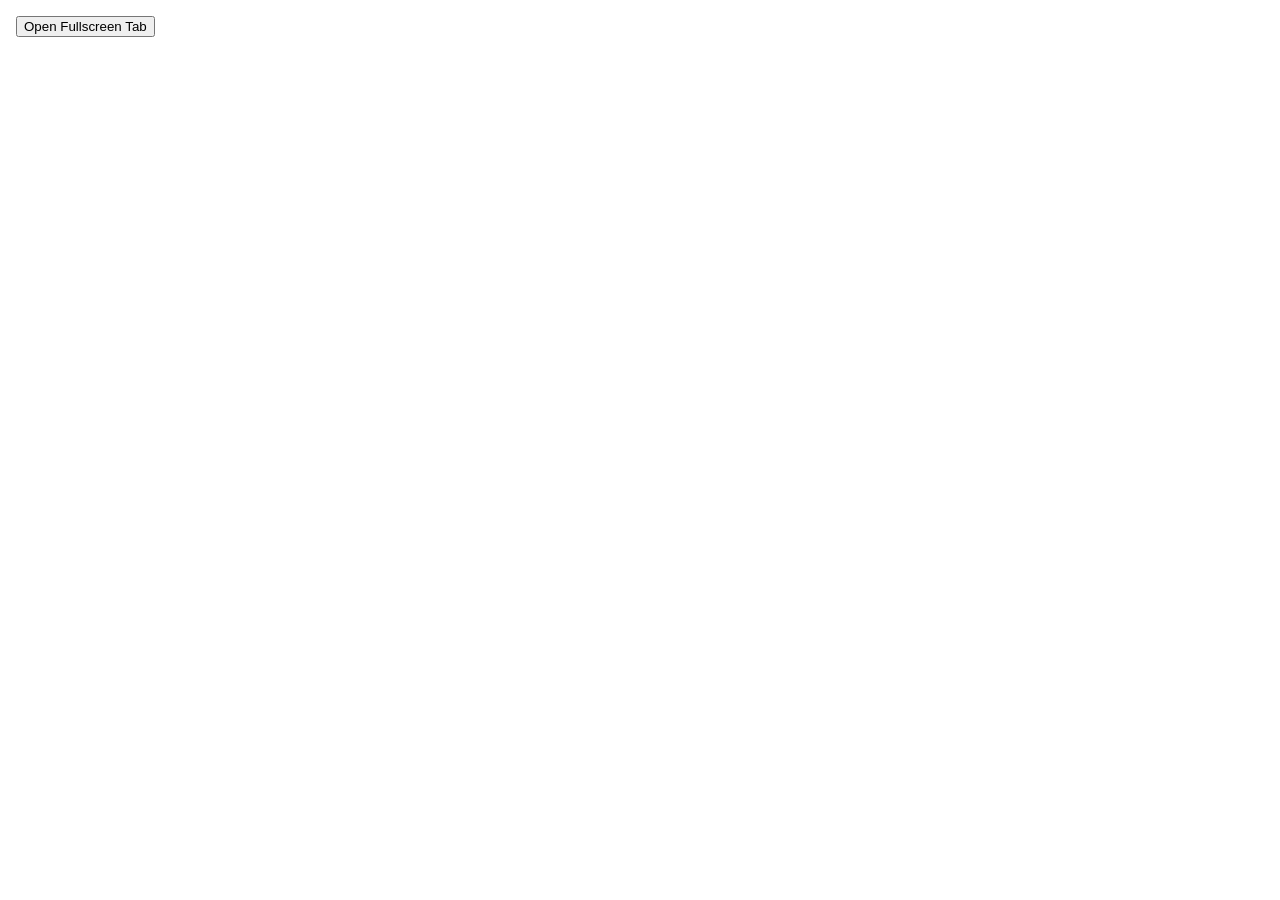
==== index.html @ c8119f46 "Add fullscreen tab that closes on Escape Co-authored-by: Leonthatsme <230354406+Leonthatsme@users.no" ====
<!doctype html>
<html lang="en">
<head>
  <meta charset="utf-8" />
  <meta name="viewport" content="width=device-width, initial-scale=1" />
  <title>Wi-kel</title>
  <style>
    body {
      font-family: Arial, sans-serif;
      margin: 0;
      padding: 1rem;
    }

    .fullscreen-tab {
      position: fixed;
      inset: 0;
      background: #111;
      color: #fff;
      display: flex;
      align-items: center;
      justify-content: center;
      flex-direction: column;
      gap: 0.75rem;
    }

    .hidden {
      display: none;
    }
  </style>
</head>
<body>
  <button id="open-tab" type="button">Open Fullscreen Tab</button>

  <section id="fullscreen-tab" class="fullscreen-tab hidden" aria-label="Fullscreen tab">
    <h1>Fullscreen Tab</h1>
    <p>Press Escape to close.</p>
    <button id="close-tab" type="button">Close</button>
  </section>

  <script>
    const tab = document.getElementById('fullscreen-tab');
    const openButton = document.getElementById('open-tab');
    const closeButton = document.getElementById('close-tab');

    function closeTab() {
      tab.classList.add('hidden');
      if (document.fullscreenElement === tab) {
        document.exitFullscreen();
      }
    }

    function openTab() {
      tab.classList.remove('hidden');
      if (tab.requestFullscreen) {
        tab.requestFullscreen().catch(() => undefined);
      }
    }

    openButton.addEventListener('click', openTab);
    closeButton.addEventListener('click', closeTab);

    document.addEventListener('keydown', (event) => {
      if (event.key === 'Escape' && !tab.classList.contains('hidden')) {
        closeTab();
      }
    });
  </script>
</body>
</html>
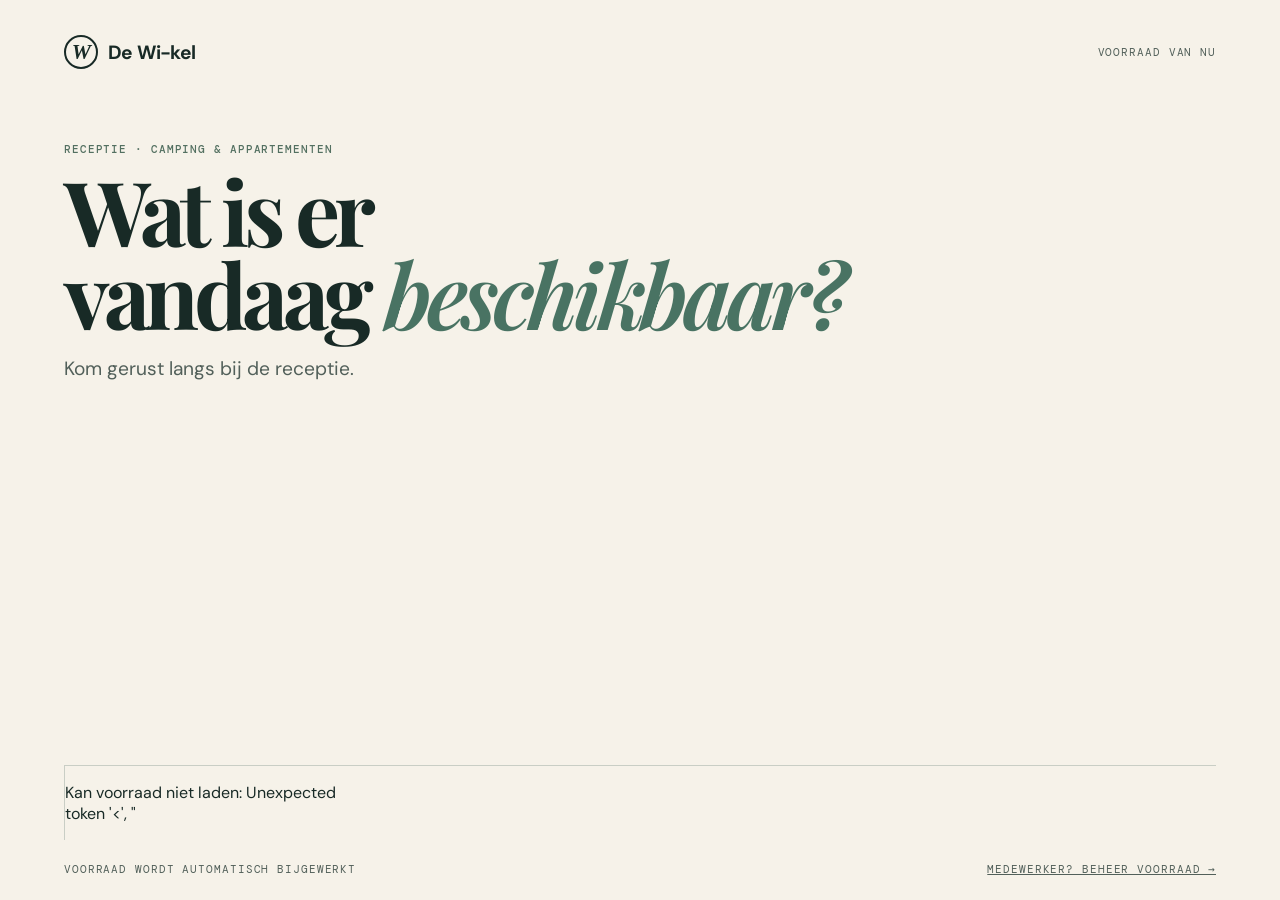
==== commit 8231f53f: "Add Wi-kel stock display and admin portal This change adds the Wi-kel prototype: a public e-ink inve" ====
--- a/index.html
+++ b/index.html
@@ -1,69 +1,33 @@
 <!doctype html>
-<html lang="en">
-<head>
-  <meta charset="utf-8" />
-  <meta name="viewport" content="width=device-width, initial-scale=1" />
-  <title>Wi-kel</title>
-  <style>
-    body {
-      font-family: Arial, sans-serif;
-      margin: 0;
-      padding: 1rem;
-    }
+<html lang="nl">
+  <head>
+    <meta charset="UTF-8" />
+    <meta name="viewport" content="width=device-width, initial-scale=1.0" />
+    <meta name="theme-color" content="#f5f2e9" />
+    <title>De Wi-kel | Voorraad</title>
+    <link rel="stylesheet" href="styles.css" />
+  </head>
+  <body>
+    <main class="public-screen" aria-live="polite">
+      <header class="screen-header">
+        <div class="brand"><span class="brand-mark">W</span><span>De Wi-kel</span></div>
+        <p id="lastUpdated">Voorraad van nu</p>
+      </header>
 
-    .fullscreen-tab {
-      position: fixed;
-      inset: 0;
-      background: #111;
-      color: #fff;
-      display: flex;
-      align-items: center;
-      justify-content: center;
-      flex-direction: column;
-      gap: 0.75rem;
-    }
+      <section class="hero">
+        <p class="eyebrow">RECEPTIE · CAMPING & APPARTEMENTEN</p>
+        <h1>Wat is er<br />vandaag <em>beschikbaar?</em></h1>
+        <p class="intro">Kom gerust langs bij de receptie.</p>
+      </section>
 
-    .hidden {
-      display: none;
-    }
-  </style>
-</head>
-<body>
-  <button id="open-tab" type="button">Open Fullscreen Tab</button>
+      <section id="productList" class="product-grid" aria-label="Actuele voorraad"></section>
 
-  <section id="fullscreen-tab" class="fullscreen-tab hidden" aria-label="Fullscreen tab">
-    <h1>Fullscreen Tab</h1>
-    <p>Press Escape to close.</p>
-    <button id="close-tab" type="button">Close</button>
-  </section>
-
-  <script>
-    const tab = document.getElementById('fullscreen-tab');
-    const openButton = document.getElementById('open-tab');
-    const closeButton = document.getElementById('close-tab');
-
-    function closeTab() {
-      tab.classList.add('hidden');
-      if (document.fullscreenElement === tab) {
-        document.exitFullscreen();
-      }
-    }
-
-    function openTab() {
-      tab.classList.remove('hidden');
-      if (tab.requestFullscreen) {
-        tab.requestFullscreen().catch(() => undefined);
-      }
-    }
-
-    openButton.addEventListener('click', openTab);
-    closeButton.addEventListener('click', closeTab);
-
-    document.addEventListener('keydown', (event) => {
-      if (event.key === 'Escape' && !tab.classList.contains('hidden')) {
-        closeTab();
-      }
-    });
-  </script>
-</body>
+      <footer class="screen-footer">
+        <span>Voorraad wordt automatisch bijgewerkt</span>
+        <a href="beheer.html">Medewerker? Beheer voorraad →</a>
+      </footer>
+    </main>
+    <script src="app.js"></script>
+    <script>window.Wikel.renderPublic();</script>
+  </body>
 </html>
--- a/styles.css
+++ b/styles.css
@@ -0,0 +1,2 @@
+@import url('https://fonts.googleapis.com/css2?family=DM+Mono:wght@400;500&family=DM+Sans:opsz,wght@9..40,400;9..40,500;9..40,600;9..40,700&family=Playfair+Display:ital,wght@0,600;0,700;1,600;1,700&display=swap');
+:root{--ink:#182a26;--forest:#173f36;--mint:#dce9df;--paper:#f6f2e9;--line:#c9cec5;--coral:#c85341;--orange:#d88a3c;--white:#fffdf8}*{box-sizing:border-box}body{margin:0;background:var(--paper);color:var(--ink);font-family:'DM Sans',Arial,sans-serif}.public-screen{min-height:100vh;max-width:1500px;margin:auto;padding:34px 5vw 24px;display:flex;flex-direction:column}.screen-header,.admin-header{display:flex;align-items:center;justify-content:space-between}.brand{font-size:1.2rem;font-weight:700;letter-spacing:-.04em;display:flex;align-items:center;gap:10px}.brand-mark{width:34px;height:34px;display:grid;place-items:center;border:2px solid currentColor;border-radius:50%;font-family:Georgia,serif;font-style:italic;font-size:1.35rem}.screen-header p,.screen-footer,.eyebrow{font-family:'DM Mono',monospace;font-size:.7rem;letter-spacing:.08em;text-transform:uppercase}.screen-header p{color:#52605a}.hero{padding:8vh 0 5vh}.eyebrow{font-weight:500;color:#537061;margin:0 0 13px}.hero h1,.admin-title h1,.login-card h1{font-family:'Playfair Display',Georgia,serif;font-size:clamp(3rem,7vw,7rem);line-height:.92;letter-spacing:-.06em;margin:0}.hero h1 em{color:#497363;font-weight:600}.intro{font-size:clamp(1rem,1.5vw,1.25rem);margin:22px 0 0;color:#52605a}.product-grid{display:grid;grid-template-columns:repeat(4,1fr);border-top:1px solid var(--line);border-left:1px solid var(--line);margin-top:auto}.product-card{min-height:280px;background:#f9f7f1;border-right:1px solid var(--line);border-bottom:1px solid var(--line);padding:27px;display:flex;flex-direction:column}.product-card.low{background:#f4ece0}.product-card.sold-out,.product-card.paused{background:#e4e6df;color:#4e5752}.product-icon{font-size:2rem;line-height:1;width:43px;height:43px;border:1px solid currentColor;border-radius:50%;display:grid;place-items:center;font-family:Arial}.product-name{font-size:clamp(1.2rem,2vw,1.8rem);font-weight:600;letter-spacing:-.045em;margin-top:30px}.stock{display:flex;align-items:baseline;gap:10px;margin-top:auto}.stock strong{font-family:'Playfair Display',Georgia,serif;font-size:clamp(3.4rem,5.5vw,5.6rem);line-height:.8;letter-spacing:-.08em}.stock span{font-size:.8rem;color:#52605a}.status{display:flex;gap:7px;align-items:center;font-size:.75rem;font-weight:600;margin:20px 0 0}.status span{height:8px;width:8px;background:#438166;border-radius:50%}.status.low span{background:var(--orange)}.status.sold-out span,.status.paused span{background:#717975}.screen-footer{color:#52605a;display:flex;justify-content:space-between;padding-top:22px}.screen-footer a{color:inherit}.admin-body{background:var(--forest);min-height:100vh}.admin-shell{max-width:720px;margin:auto;padding:22px 18px 50px}.light{color:#fffdf8}.login-card{max-width:440px;margin:8vh auto;background:var(--paper);border-radius:20px;padding:32px;box-shadow:0 18px 55px #0e292350}.login-card .brand{color:var(--forest);margin-bottom:50px}.login-card h1{font-size:3rem}.login-card>p:not(.eyebrow):not(.login-hint){color:#617068;line-height:1.5}.login-card form{margin-top:27px;display:grid;gap:15px}label{font-size:.82rem;font-weight:700;display:grid;gap:7px}input{font:inherit;border:1px solid #bdc6bd;border-radius:9px;background:#fffdf8;padding:13px;min-width:0}.primary-button,.add-button{border:0;background:#d66f4a;color:#fffdf8;border-radius:9px;padding:14px 18px;font:inherit;font-weight:700;font-size:1rem;cursor:pointer}.primary-button:hover{background:#bc5939}.form-error{margin:0;color:#a13d30;font-size:.85rem}.login-hint{margin:20px 0 0;color:#67736d;font-size:.78rem}.text-button{background:transparent;border:1px solid #b7ccc0;color:white;border-radius:100px;padding:8px 12px;font:inherit;font-size:.8rem;cursor:pointer}.admin-title{color:#fffdf8;padding:55px 0 28px}.admin-title h1{font-size:4rem}.admin-title p:not(.eyebrow){color:#b6cbc0;margin:11px 0 0}.admin-products{display:grid;gap:11px}.admin-product{padding:17px;background:var(--paper);border-radius:14px;display:grid;grid-template-columns:48px 1fr auto;align-items:center;gap:13px}.admin-product .product-icon{font-size:1.3rem}.admin-product h2{font-size:1.1rem;letter-spacing:-.03em;margin:0}.admin-product .status{margin:5px 0 0}.stepper{display:flex;border:1px solid #bdc6bd;border-radius:9px;overflow:hidden}.stepper button{border:0;background:transparent;font-size:1.4rem;color:var(--forest);width:42px;height:42px;cursor:pointer}.stepper button:hover{background:#e2ebe3}.stepper output{width:40px;display:grid;place-items:center;font-weight:700;font-family:'DM Mono',monospace;border-left:1px solid #bdc6bd;border-right:1px solid #bdc6bd}.availability{grid-column:2 / -1;display:flex;align-items:center;gap:8px;font-size:.75rem;color:#637069;cursor:pointer}.availability input{position:absolute;opacity:0}.availability span{width:30px;height:17px;background:#a9b2aa;border-radius:12px;position:relative}.availability span:after{content:'';position:absolute;width:13px;height:13px;border-radius:50%;background:#fff;top:2px;left:2px;transition:.15s}.availability input:checked+span{background:#438166}.availability input:checked+span:after{left:15px}.add-button{margin:20px 0 0;width:100%;background:transparent;border:1px dashed #aec4b8;color:#fffdf8}.add-button:hover{background:#215147}dialog{border:0;border-radius:16px;padding:0;width:min(420px,calc(100% - 30px));box-shadow:0 15px 55px #0005}dialog::backdrop{background:#102c25aa}dialog form{padding:24px;display:grid;gap:17px}.dialog-heading{display:flex;align-items:center;justify-content:space-between}.dialog-heading h2{margin:0;font-family:'Playfair Display',Georgia,serif;font-size:2rem}.close-button{border:0;background:transparent;font-size:2rem;cursor:pointer;color:#43534b}@media(max-width:720px){.product-grid{grid-template-columns:repeat(2,1fr)}.product-card{min-height:205px;padding:20px}.hero{padding:8vh 0 5vh}.screen-footer{font-size:.58rem}.admin-product{grid-template-columns:42px 1fr;gap:10px}.stepper{grid-column:1/-1;grid-row:2;width:max-content}.availability{grid-column:2;grid-row:2;justify-self:end}.admin-products{gap:9px}}@media(max-width:400px){.product-grid{grid-template-columns:1fr}.product-card{min-height:170px}}
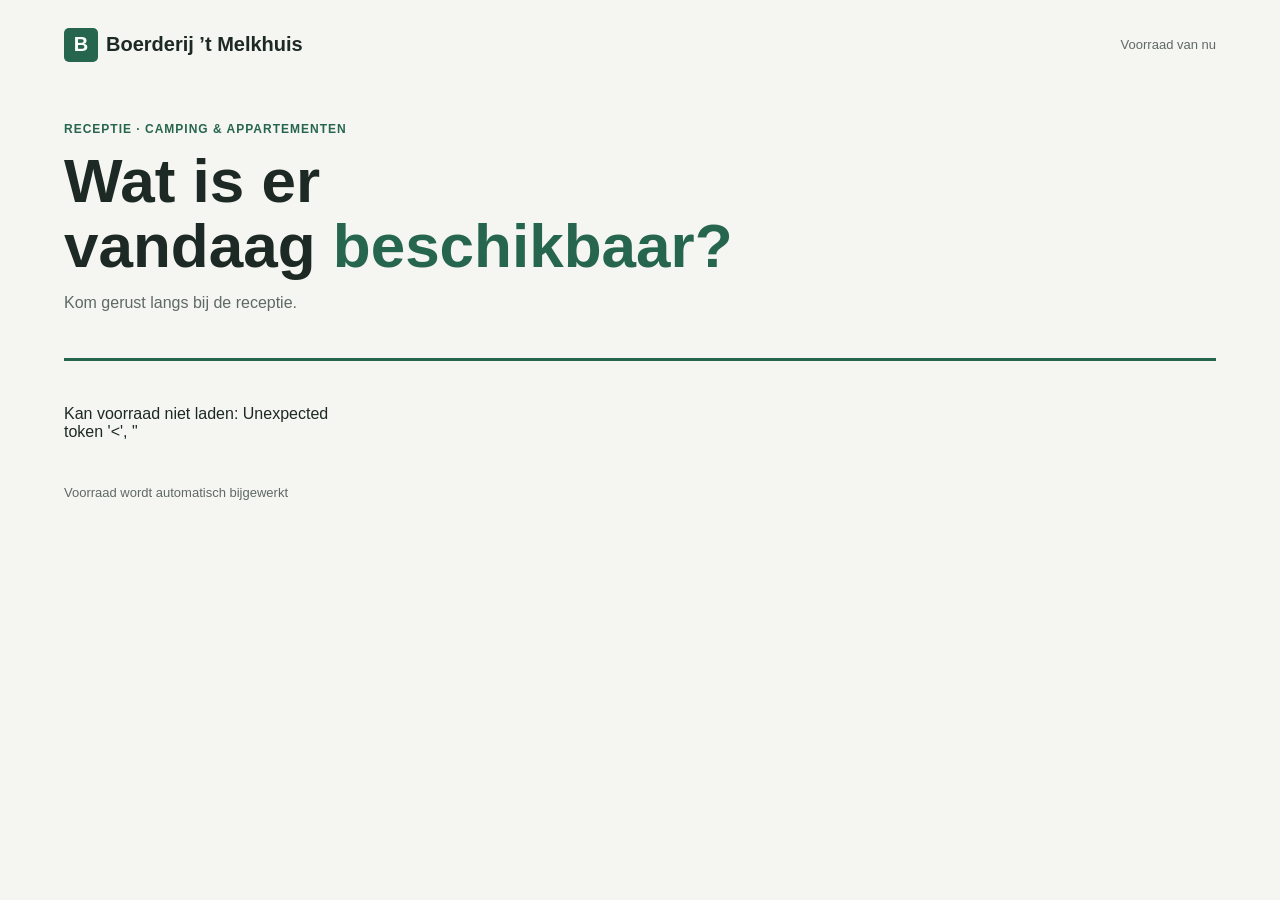
==== commit 6bdecf69: "Update brand and inventory data Refresh the public and admin branding from De Wi-kel to Boerderij 't" ====
--- a/index.html
+++ b/index.html
@@ -1,33 +1,36 @@
 <!doctype html>
 <html lang="nl">
-  <head>
-    <meta charset="UTF-8" />
-    <meta name="viewport" content="width=device-width, initial-scale=1.0" />
-    <meta name="theme-color" content="#f5f2e9" />
-    <title>De Wi-kel | Voorraad</title>
-    <link rel="stylesheet" href="styles.css" />
-  </head>
-  <body>
-    <main class="public-screen" aria-live="polite">
-      <header class="screen-header">
-        <div class="brand"><span class="brand-mark">W</span><span>De Wi-kel</span></div>
-        <p id="lastUpdated">Voorraad van nu</p>
-      </header>
 
-      <section class="hero">
-        <p class="eyebrow">RECEPTIE · CAMPING & APPARTEMENTEN</p>
-        <h1>Wat is er<br />vandaag <em>beschikbaar?</em></h1>
-        <p class="intro">Kom gerust langs bij de receptie.</p>
-      </section>
+<head>
+  <meta charset="UTF-8" />
+  <meta name="viewport" content="width=device-width, initial-scale=1.0" />
+  <meta name="theme-color" content="#f5f2e9" />
+  <title></title>
+  <link rel="stylesheet" href="styles.css" />
+</head>
 
-      <section id="productList" class="product-grid" aria-label="Actuele voorraad"></section>
+<body>
+  <main class="public-screen" aria-live="polite">
+    <header class="screen-header">
+      <div class="brand"><span class="brand-mark">B</span>Boerderij ’t Melkhuis<span></span></div>
+      <p id="lastUpdated">Voorraad van nu</p>
+    </header>
 
-      <footer class="screen-footer">
-        <span>Voorraad wordt automatisch bijgewerkt</span>
-        <a href="beheer.html">Medewerker? Beheer voorraad →</a>
-      </footer>
-    </main>
-    <script src="app.js"></script>
-    <script>window.Wikel.renderPublic();</script>
-  </body>
-</html>
+    <section class="hero">
+      <p class="eyebrow">RECEPTIE · CAMPING & APPARTEMENTEN</p>
+      <h1>Wat is er<br />vandaag <em>beschikbaar?</em></h1>
+      <p class="intro">Kom gerust langs bij de receptie.</p>
+    </section>
+
+    <section id="productList" class="product-grid" aria-label="Actuele voorraad"></section>
+
+    <footer class="screen-footer">
+      <span>Voorraad wordt automatisch bijgewerkt</span>
+
+    </footer>
+  </main>
+  <script src="app.js"></script>
+  <script>window.Wikel.renderPublic();</script>
+</body>
+
+</html>
--- a/styles.css
+++ b/styles.css
@@ -1,2 +1,402 @@
-@import url('https://fonts.googleapis.com/css2?family=DM+Mono:wght@400;500&family=DM+Sans:opsz,wght@9..40,400;9..40,500;9..40,600;9..40,700&family=Playfair+Display:ital,wght@0,600;0,700;1,600;1,700&display=swap');
-:root{--ink:#182a26;--forest:#173f36;--mint:#dce9df;--paper:#f6f2e9;--line:#c9cec5;--coral:#c85341;--orange:#d88a3c;--white:#fffdf8}*{box-sizing:border-box}body{margin:0;background:var(--paper);color:var(--ink);font-family:'DM Sans',Arial,sans-serif}.public-screen{min-height:100vh;max-width:1500px;margin:auto;padding:34px 5vw 24px;display:flex;flex-direction:column}.screen-header,.admin-header{display:flex;align-items:center;justify-content:space-between}.brand{font-size:1.2rem;font-weight:700;letter-spacing:-.04em;display:flex;align-items:center;gap:10px}.brand-mark{width:34px;height:34px;display:grid;place-items:center;border:2px solid currentColor;border-radius:50%;font-family:Georgia,serif;font-style:italic;font-size:1.35rem}.screen-header p,.screen-footer,.eyebrow{font-family:'DM Mono',monospace;font-size:.7rem;letter-spacing:.08em;text-transform:uppercase}.screen-header p{color:#52605a}.hero{padding:8vh 0 5vh}.eyebrow{font-weight:500;color:#537061;margin:0 0 13px}.hero h1,.admin-title h1,.login-card h1{font-family:'Playfair Display',Georgia,serif;font-size:clamp(3rem,7vw,7rem);line-height:.92;letter-spacing:-.06em;margin:0}.hero h1 em{color:#497363;font-weight:600}.intro{font-size:clamp(1rem,1.5vw,1.25rem);margin:22px 0 0;color:#52605a}.product-grid{display:grid;grid-template-columns:repeat(4,1fr);border-top:1px solid var(--line);border-left:1px solid var(--line);margin-top:auto}.product-card{min-height:280px;background:#f9f7f1;border-right:1px solid var(--line);border-bottom:1px solid var(--line);padding:27px;display:flex;flex-direction:column}.product-card.low{background:#f4ece0}.product-card.sold-out,.product-card.paused{background:#e4e6df;color:#4e5752}.product-icon{font-size:2rem;line-height:1;width:43px;height:43px;border:1px solid currentColor;border-radius:50%;display:grid;place-items:center;font-family:Arial}.product-name{font-size:clamp(1.2rem,2vw,1.8rem);font-weight:600;letter-spacing:-.045em;margin-top:30px}.stock{display:flex;align-items:baseline;gap:10px;margin-top:auto}.stock strong{font-family:'Playfair Display',Georgia,serif;font-size:clamp(3.4rem,5.5vw,5.6rem);line-height:.8;letter-spacing:-.08em}.stock span{font-size:.8rem;color:#52605a}.status{display:flex;gap:7px;align-items:center;font-size:.75rem;font-weight:600;margin:20px 0 0}.status span{height:8px;width:8px;background:#438166;border-radius:50%}.status.low span{background:var(--orange)}.status.sold-out span,.status.paused span{background:#717975}.screen-footer{color:#52605a;display:flex;justify-content:space-between;padding-top:22px}.screen-footer a{color:inherit}.admin-body{background:var(--forest);min-height:100vh}.admin-shell{max-width:720px;margin:auto;padding:22px 18px 50px}.light{color:#fffdf8}.login-card{max-width:440px;margin:8vh auto;background:var(--paper);border-radius:20px;padding:32px;box-shadow:0 18px 55px #0e292350}.login-card .brand{color:var(--forest);margin-bottom:50px}.login-card h1{font-size:3rem}.login-card>p:not(.eyebrow):not(.login-hint){color:#617068;line-height:1.5}.login-card form{margin-top:27px;display:grid;gap:15px}label{font-size:.82rem;font-weight:700;display:grid;gap:7px}input{font:inherit;border:1px solid #bdc6bd;border-radius:9px;background:#fffdf8;padding:13px;min-width:0}.primary-button,.add-button{border:0;background:#d66f4a;color:#fffdf8;border-radius:9px;padding:14px 18px;font:inherit;font-weight:700;font-size:1rem;cursor:pointer}.primary-button:hover{background:#bc5939}.form-error{margin:0;color:#a13d30;font-size:.85rem}.login-hint{margin:20px 0 0;color:#67736d;font-size:.78rem}.text-button{background:transparent;border:1px solid #b7ccc0;color:white;border-radius:100px;padding:8px 12px;font:inherit;font-size:.8rem;cursor:pointer}.admin-title{color:#fffdf8;padding:55px 0 28px}.admin-title h1{font-size:4rem}.admin-title p:not(.eyebrow){color:#b6cbc0;margin:11px 0 0}.admin-products{display:grid;gap:11px}.admin-product{padding:17px;background:var(--paper);border-radius:14px;display:grid;grid-template-columns:48px 1fr auto;align-items:center;gap:13px}.admin-product .product-icon{font-size:1.3rem}.admin-product h2{font-size:1.1rem;letter-spacing:-.03em;margin:0}.admin-product .status{margin:5px 0 0}.stepper{display:flex;border:1px solid #bdc6bd;border-radius:9px;overflow:hidden}.stepper button{border:0;background:transparent;font-size:1.4rem;color:var(--forest);width:42px;height:42px;cursor:pointer}.stepper button:hover{background:#e2ebe3}.stepper output{width:40px;display:grid;place-items:center;font-weight:700;font-family:'DM Mono',monospace;border-left:1px solid #bdc6bd;border-right:1px solid #bdc6bd}.availability{grid-column:2 / -1;display:flex;align-items:center;gap:8px;font-size:.75rem;color:#637069;cursor:pointer}.availability input{position:absolute;opacity:0}.availability span{width:30px;height:17px;background:#a9b2aa;border-radius:12px;position:relative}.availability span:after{content:'';position:absolute;width:13px;height:13px;border-radius:50%;background:#fff;top:2px;left:2px;transition:.15s}.availability input:checked+span{background:#438166}.availability input:checked+span:after{left:15px}.add-button{margin:20px 0 0;width:100%;background:transparent;border:1px dashed #aec4b8;color:#fffdf8}.add-button:hover{background:#215147}dialog{border:0;border-radius:16px;padding:0;width:min(420px,calc(100% - 30px));box-shadow:0 15px 55px #0005}dialog::backdrop{background:#102c25aa}dialog form{padding:24px;display:grid;gap:17px}.dialog-heading{display:flex;align-items:center;justify-content:space-between}.dialog-heading h2{margin:0;font-family:'Playfair Display',Georgia,serif;font-size:2rem}.close-button{border:0;background:transparent;font-size:2rem;cursor:pointer;color:#43534b}@media(max-width:720px){.product-grid{grid-template-columns:repeat(2,1fr)}.product-card{min-height:205px;padding:20px}.hero{padding:8vh 0 5vh}.screen-footer{font-size:.58rem}.admin-product{grid-template-columns:42px 1fr;gap:10px}.stepper{grid-column:1/-1;grid-row:2;width:max-content}.availability{grid-column:2;grid-row:2;justify-self:end}.admin-products{gap:9px}}@media(max-width:400px){.product-grid{grid-template-columns:1fr}.product-card{min-height:170px}}
+* {
+    box-sizing: border-box;
+}
+
+body {
+    margin: 0;
+    font-family: Arial, sans-serif;
+    color: #1d2925;
+    background: #f5f5f1;
+}
+
+.public-screen {
+    max-width: 1200px;
+    min-height: 100vh;
+    margin: auto;
+    padding: 24px;
+}
+
+.screen-header,
+.screen-footer,
+.admin-header {
+    display: flex;
+    justify-content: space-between;
+    align-items: center;
+    gap: 15px;
+}
+
+.brand {
+    display: flex;
+    align-items: center;
+    gap: 8px;
+    font-weight: bold;
+    font-size: 20px;
+}
+
+.brand-mark {
+    display: grid;
+    place-items: center;
+    width: 34px;
+    height: 34px;
+    color: white;
+    background: #27664e;
+    border-radius: 5px;
+}
+
+.screen-header p,
+.screen-footer {
+    color: #5f6965;
+    font-size: 13px;
+}
+
+.hero {
+    padding: 45px 0 30px;
+    border-bottom: 3px solid #27664e;
+}
+
+.eyebrow {
+    color: #27664e;
+    font-size: 12px;
+    font-weight: bold;
+    letter-spacing: 1px;
+}
+
+.hero h1,
+.admin-title h1,
+.login-card h1 {
+    margin: 8px 0;
+    font-size: clamp(34px, 6vw, 62px);
+    line-height: 1.05;
+}
+
+.hero h1 em {
+    color: #27664e;
+    font-style: normal;
+}
+
+.intro {
+    color: #5f6965;
+}
+
+.product-grid {
+    display: grid;
+    grid-template-columns: repeat(4, 1fr);
+    gap: 14px;
+    padding: 28px 0;
+}
+
+.product-card {
+    min-height: 220px;
+    padding: 18px;
+    border: 1px solid #b9c4bd;
+    border-radius: 8px;
+    background: white;
+    display: flex;
+    flex-direction: column;
+}
+
+.product-card.low {
+    border-left: 7px solid #d68a2e;
+}
+
+.product-card.sold-out,
+.product-card.paused {
+    color: #656d69;
+    background: #e9ece9;
+    border-left: 7px solid #7c8580;
+}
+
+.product-icon {
+    display: grid;
+    place-items: center;
+    width: 38px;
+    height: 38px;
+    color: white;
+    background: #27664e;
+    border-radius: 50%;
+    font-weight: bold;
+}
+
+.product-name {
+    margin-top: 20px;
+    font-size: 20px;
+    font-weight: bold;
+}
+
+.stock {
+    margin-top: auto;
+    display: flex;
+    align-items: baseline;
+    gap: 8px;
+}
+
+.stock strong {
+    font-size: 58px;
+    color: #27664e;
+}
+
+.sold-out .stock strong,
+.paused .stock strong {
+    color: #656d69;
+}
+
+.stock span {
+    font-size: 12px;
+    color: #5f6965;
+}
+
+.status {
+    margin: 14px 0 0;
+    font-size: 13px;
+    font-weight: bold;
+}
+
+.status span {
+    display: inline-block;
+    width: 9px;
+    height: 9px;
+    margin-right: 6px;
+    border-radius: 50%;
+    background: #369461;
+}
+
+.status.low span {
+    background: #d68a2e;
+}
+
+.status.sold-out span,
+.status.paused span {
+    background: #7c8580;
+}
+
+.screen-footer a {
+    color: #27664e;
+}
+
+.admin-body {
+    min-height: 100vh;
+    background: #e2ebe5;
+}
+
+.admin-shell {
+    max-width: 680px;
+    margin: auto;
+    padding: 20px;
+}
+
+.light {
+    color: #1d2925;
+}
+
+.admin-title {
+    padding: 25px 0 18px;
+}
+
+.admin-title p:not(.eyebrow) {
+    color: #5f6965;
+}
+
+.login-card {
+    max-width: 440px;
+    margin: 8vh auto;
+    padding: 28px;
+    background: white;
+    border: 1px solid #b9c4bd;
+    border-radius: 8px;
+}
+
+.login-card .brand {
+    margin-bottom: 38px;
+}
+
+.login-card form {
+    display: grid;
+    gap: 14px;
+    margin-top: 25px;
+}
+
+label {
+    display: grid;
+    gap: 6px;
+    font-size: 13px;
+    font-weight: bold;
+}
+
+input {
+    width: 100%;
+    padding: 11px;
+    border: 1px solid #9ca9a1;
+    border-radius: 4px;
+    font: inherit;
+}
+
+.primary-button,
+.add-button {
+    padding: 12px;
+    color: white;
+    background: #27664e;
+    border: 0;
+    border-radius: 4px;
+    font: inherit;
+    font-weight: bold;
+    cursor: pointer;
+}
+
+.primary-button:hover,
+.add-button:hover {
+    background: #1b4d3a;
+}
+
+.text-button {
+    padding: 8px 10px;
+    background: white;
+    border: 1px solid #9ca9a1;
+    border-radius: 4px;
+    cursor: pointer;
+}
+
+.form-error {
+    color: #b5382b;
+}
+
+.login-hint {
+    color: #5f6965;
+    font-size: 12px;
+}
+
+.admin-products {
+    display: grid;
+    gap: 10px;
+}
+
+.admin-product {
+    display: grid;
+    grid-template-columns: 40px 1fr auto;
+    gap: 12px;
+    align-items: center;
+    padding: 15px;
+    background: white;
+    border: 1px solid #b9c4bd;
+    border-radius: 6px;
+}
+
+.admin-product .product-icon {
+    font-size: 14px;
+}
+
+.admin-product h2 {
+    margin: 0;
+    font-size: 18px;
+}
+
+.admin-product .status {
+    margin: 5px 0 0;
+}
+
+.stepper {
+    display: flex;
+    border: 1px solid #9ca9a1;
+    border-radius: 4px;
+    overflow: hidden;
+}
+
+.stepper button {
+    width: 38px;
+    border: 0;
+    background: #edf2ee;
+    font-size: 21px;
+    cursor: pointer;
+}
+
+.stepper button:hover {
+    background: #d5e2d9;
+}
+
+.stock-input {
+    width: 52px;
+    padding: 7px 2px;
+    text-align: center;
+    border: 0;
+    border-left: 1px solid #9ca9a1;
+    border-right: 1px solid #9ca9a1;
+    border-radius: 0;
+}
+
+.availability {
+    grid-column: 2 / -1;
+    display: flex;
+    align-items: center;
+    gap: 7px;
+    color: #5f6965;
+    font-size: 12px;
+}
+
+.availability input {
+    width: auto;
+}
+
+.add-button {
+    width: 100%;
+    margin-top: 16px;
+    background: transparent;
+    color: #27664e;
+    border: 1px dashed #27664e;
+}
+
+dialog {
+    width: min(420px, calc(100% - 24px));
+    border: 1px solid #9ca9a1;
+    border-radius: 7px;
+}
+
+dialog form {
+    display: grid;
+    gap: 16px;
+    padding: 20px;
+}
+
+.dialog-heading {
+    display: flex;
+    align-items: center;
+    justify-content: space-between;
+}
+
+.dialog-heading h2 {
+    margin: 0;
+}
+
+.close-button {
+    font-size: 25px;
+    border: 0;
+    background: transparent;
+    cursor: pointer;
+}
+
+@media (max-width: 700px) {
+    .product-grid {
+        grid-template-columns: repeat(2, 1fr);
+    }
+
+    .product-card {
+        min-height: 180px;
+    }
+
+    .admin-product {
+        grid-template-columns: 40px 1fr;
+    }
+
+    .stepper {
+        grid-column: 1 / -1;
+    }
+
+    .availability {
+        grid-column: 2;
+        grid-row: 2;
+        justify-self: end;
+    }
+
+    .screen-footer {
+        flex-direction: column;
+        align-items: flex-start;
+    }
+}
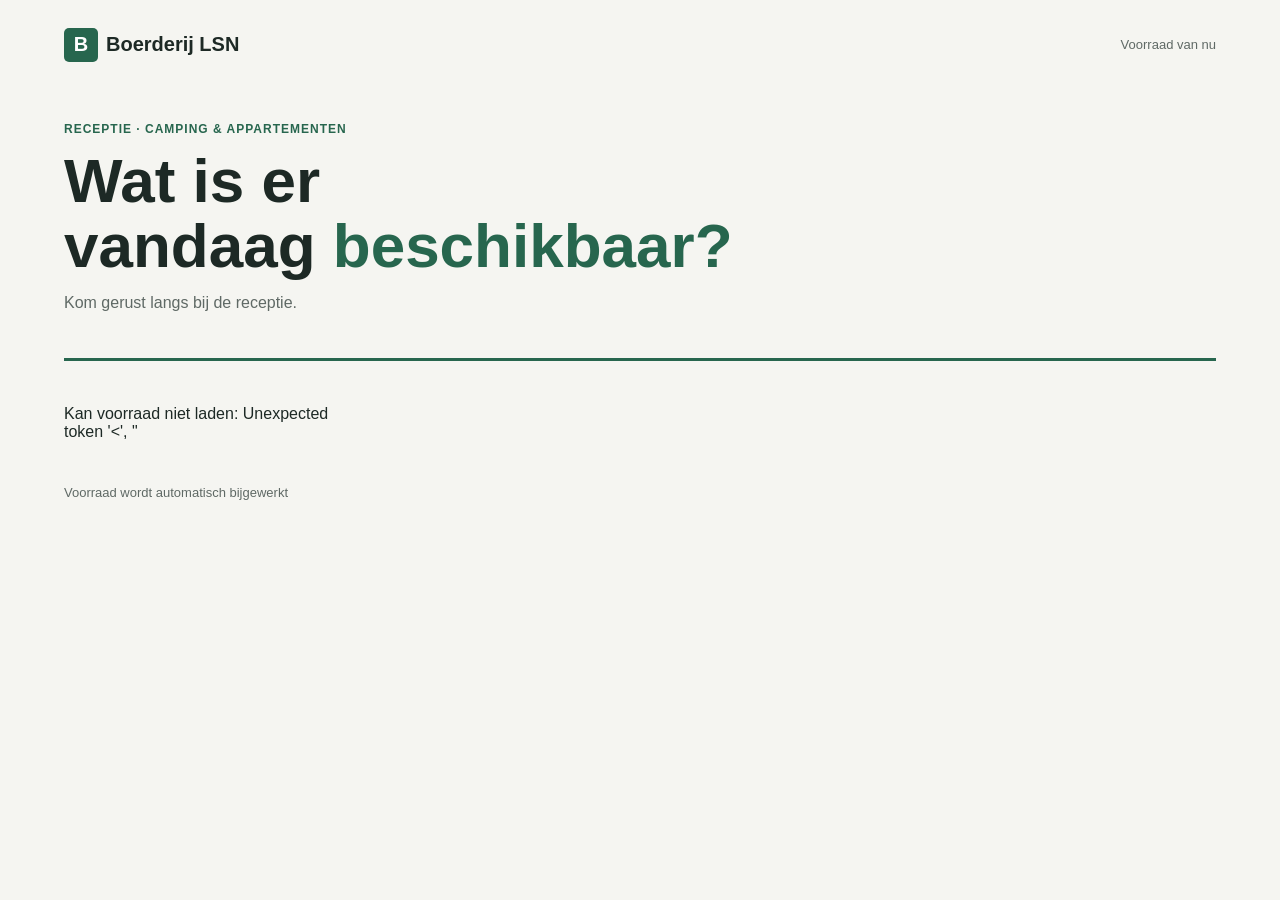
==== commit 5335dcb0: "naam verandert naar boederij lsn en wachtwoord is verandert" ====
--- a/index.html
+++ b/index.html
@@ -5,14 +5,14 @@
   <meta charset="UTF-8" />
   <meta name="viewport" content="width=device-width, initial-scale=1.0" />
   <meta name="theme-color" content="#f5f2e9" />
-  <title></title>
+  <title>Boerderij LSN | Voorraad</title>
   <link rel="stylesheet" href="styles.css" />
 </head>
 
 <body>
   <main class="public-screen" aria-live="polite">
     <header class="screen-header">
-      <div class="brand"><span class="brand-mark">B</span>Boerderij ’t Melkhuis<span></span></div>
+      <div class="brand"><span class="brand-mark">B</span>Boerderij LSN<span></span></div>
       <p id="lastUpdated">Voorraad van nu</p>
     </header>
 
@@ -30,7 +30,7 @@
     </footer>
   </main>
   <script src="app.js"></script>
-  <script>window.Wikel.renderPublic();</script>
+  <script>window.boerderij_lsn.renderPublic();</script>
 </body>
 
 </html>
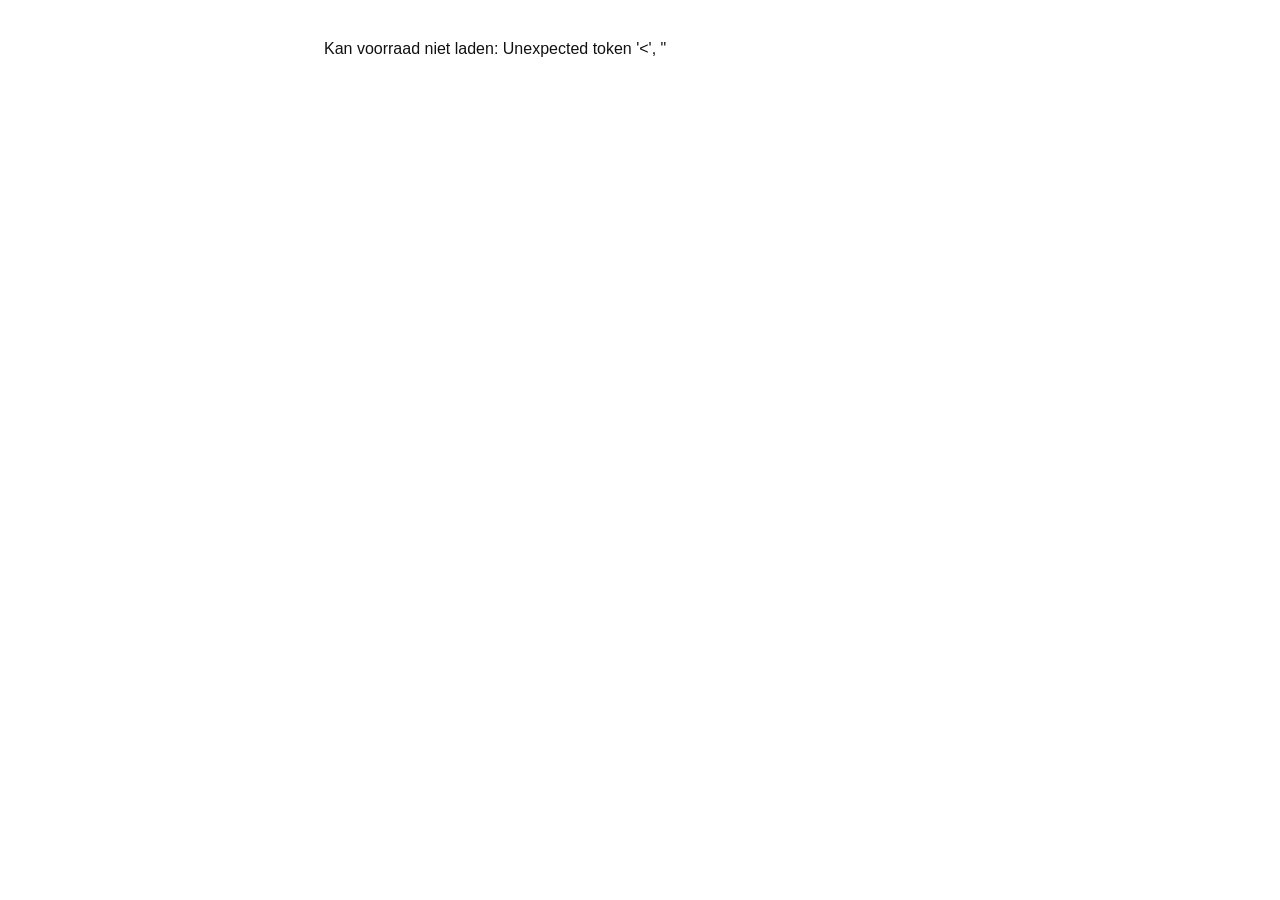
==== commit 5c3d5bc4: "hele voorpagina verandert naar zwart wit en alleen de procuten laten tonen" ====
--- a/index.html
+++ b/index.html
@@ -9,25 +9,9 @@
   <link rel="stylesheet" href="styles.css" />
 </head>
 
-<body>
+<body class="public-body">
   <main class="public-screen" aria-live="polite">
-    <header class="screen-header">
-      <div class="brand"><span class="brand-mark">B</span>Boerderij LSN<span></span></div>
-      <p id="lastUpdated">Voorraad van nu</p>
-    </header>
-
-    <section class="hero">
-      <p class="eyebrow">RECEPTIE · CAMPING & APPARTEMENTEN</p>
-      <h1>Wat is er<br />vandaag <em>beschikbaar?</em></h1>
-      <p class="intro">Kom gerust langs bij de receptie.</p>
-    </section>
-
     <section id="productList" class="product-grid" aria-label="Actuele voorraad"></section>
-
-    <footer class="screen-footer">
-      <span>Voorraad wordt automatisch bijgewerkt</span>
-
-    </footer>
   </main>
   <script src="app.js"></script>
   <script>window.boerderij_lsn.renderPublic();</script>
--- a/styles.css
+++ b/styles.css
@@ -10,10 +10,15 @@
 }
 
 .public-screen {
-    max-width: 1200px;
+    max-width: 680px;
     min-height: 100vh;
     margin: auto;
     padding: 24px;
+}
+
+.public-body {
+    color: #111;
+    background: #fff;
 }
 
 .screen-header,
@@ -80,30 +85,32 @@
 
 .product-grid {
     display: grid;
-    grid-template-columns: repeat(4, 1fr);
-    gap: 14px;
-    padding: 28px 0;
+    grid-template-columns: 1fr;
+    gap: 10px;
+    padding: 0;
 }
 
 .product-card {
-    min-height: 220px;
-    padding: 18px;
+    min-height: 98px;
+    padding: 15px;
     border: 1px solid #b9c4bd;
     border-radius: 8px;
     background: white;
-    display: flex;
-    flex-direction: column;
+    display: grid;
+    grid-template-columns: 1fr auto;
+    gap: 12px;
+    align-items: center;
 }
 
 .product-card.low {
-    border-left: 7px solid #d68a2e;
+    border-left: 7px solid #111;
 }
 
 .product-card.sold-out,
 .product-card.paused {
-    color: #656d69;
-    background: #e9ece9;
-    border-left: 7px solid #7c8580;
+    color: #555;
+    background: #f2f2f2;
+    border-left: 7px solid #555;
 }
 
 .product-icon {
@@ -118,21 +125,23 @@
 }
 
 .product-name {
-    margin-top: 20px;
     font-size: 20px;
     font-weight: bold;
 }
 
+.public-product-info {
+    min-width: 0;
+}
+
 .stock {
-    margin-top: auto;
     display: flex;
     align-items: baseline;
     gap: 8px;
 }
 
 .stock strong {
-    font-size: 58px;
-    color: #27664e;
+    font-size: 34px;
+    color: #111;
 }
 
 .sold-out .stock strong,
@@ -142,11 +151,11 @@
 
 .stock span {
     font-size: 12px;
-    color: #5f6965;
+    color: #555;
 }
 
 .status {
-    margin: 14px 0 0;
+    margin: 5px 0 0;
     font-size: 13px;
     font-weight: bold;
 }
@@ -157,16 +166,16 @@
     height: 9px;
     margin-right: 6px;
     border-radius: 50%;
-    background: #369461;
+    background: #111;
 }
 
 .status.low span {
-    background: #d68a2e;
+    background: #555;
 }
 
 .status.sold-out span,
 .status.paused span {
-    background: #7c8580;
+    background: #777;
 }
 
 .screen-footer a {
@@ -312,6 +321,15 @@
     background: #d5e2d9;
 }
 
+.stepper .delete-button {
+    color: white;
+    background: #b33b32;
+}
+
+.stepper .delete-button:hover {
+    background: #8f2d25;
+}
+
 .stock-input {
     width: 52px;
     padding: 7px 2px;
@@ -374,11 +392,11 @@
 
 @media (max-width: 700px) {
     .product-grid {
-        grid-template-columns: repeat(2, 1fr);
+        grid-template-columns: 1fr;
     }
 
     .product-card {
-        min-height: 180px;
+        min-height: 88px;
     }
 
     .admin-product {
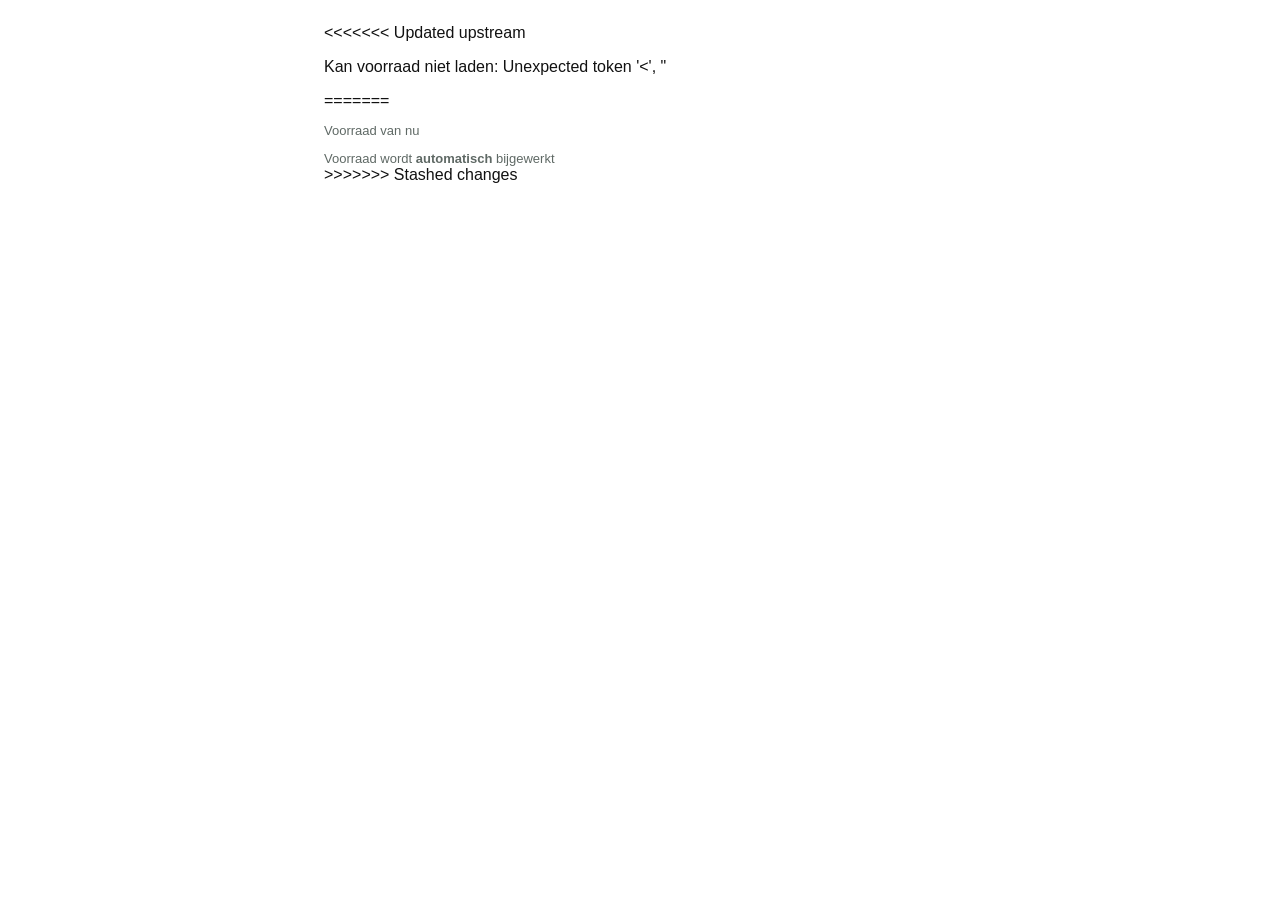
==== commit 2a2d82ca: "f" ====
--- a/index.html
+++ b/index.html
@@ -5,13 +5,29 @@
   <meta charset="UTF-8" />
   <meta name="viewport" content="width=device-width, initial-scale=1.0" />
   <meta name="theme-color" content="#f5f2e9" />
-  <title>Boerderij LSN | Voorraad</title>
+
   <link rel="stylesheet" href="styles.css" />
 </head>
 
 <body class="public-body">
   <main class="public-screen" aria-live="polite">
+<<<<<<< Updated upstream
     <section id="productList" class="product-grid" aria-label="Actuele voorraad"></section>
+=======
+    <header class="screen-header">
+
+      <p id="lastUpdated">Voorraad van nu</p>
+    </header>
+
+
+
+    <section id="productList" class="product-grid" aria-label="Actuele voorraad"></section>
+
+    <footer class="screen-footer">
+      <span>Voorraad wordt <strong>automatisch</strong> bijgewerkt</span>
+
+    </footer>
+>>>>>>> Stashed changes
   </main>
   <script src="app.js"></script>
   <script>window.boerderij_lsn.renderPublic();</script>
--- a/styles.css
+++ b/styles.css
@@ -113,16 +113,8 @@
     border-left: 7px solid #555;
 }
 
-.product-icon {
-    display: grid;
-    place-items: center;
-    width: 38px;
-    height: 38px;
-    color: white;
-    background: #27664e;
-    border-radius: 50%;
-    font-weight: bold;
-}
+
+
 
 .product-name {
     font-size: 20px;
@@ -417,4 +409,13 @@
         flex-direction: column;
         align-items: flex-start;
     }
-}+<<<<<<< Updated upstream
+}
+
+    .product-price {
+        font-size: 18px;
+        font-weight: bold;
+    }
+=======
+}
+>>>>>>> Stashed changes
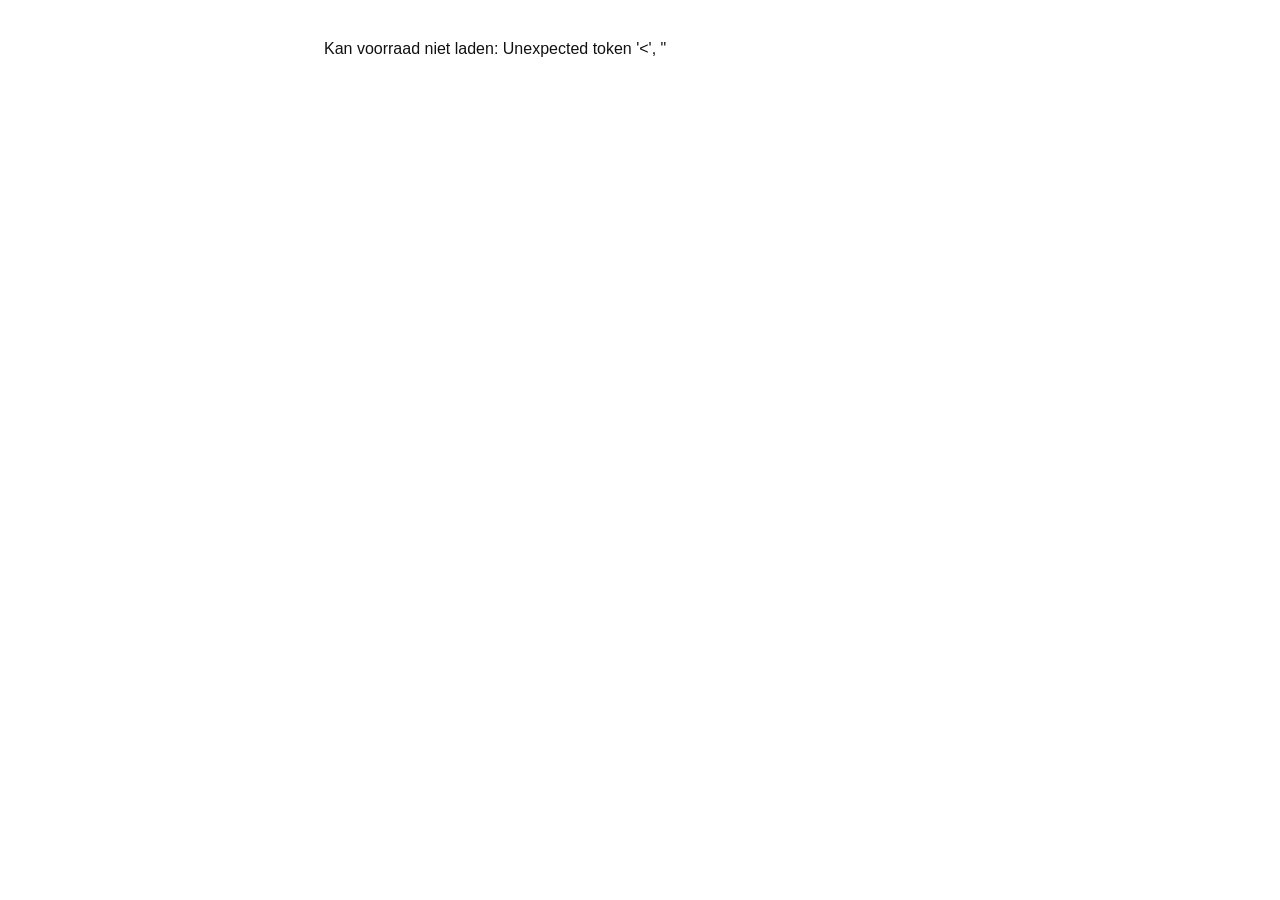
==== commit b8cb42f6: "iconen weghalen" ====
--- a/index.html
+++ b/index.html
@@ -11,23 +11,7 @@
 
 <body class="public-body">
   <main class="public-screen" aria-live="polite">
-<<<<<<< Updated upstream
     <section id="productList" class="product-grid" aria-label="Actuele voorraad"></section>
-=======
-    <header class="screen-header">
-
-      <p id="lastUpdated">Voorraad van nu</p>
-    </header>
-
-
-
-    <section id="productList" class="product-grid" aria-label="Actuele voorraad"></section>
-
-    <footer class="screen-footer">
-      <span>Voorraad wordt <strong>automatisch</strong> bijgewerkt</span>
-
-    </footer>
->>>>>>> Stashed changes
   </main>
   <script src="app.js"></script>
   <script>window.boerderij_lsn.renderPublic();</script>
--- a/styles.css
+++ b/styles.css
@@ -272,17 +272,13 @@
 
 .admin-product {
     display: grid;
-    grid-template-columns: 40px 1fr auto;
+    grid-template-columns: 1fr auto;
     gap: 12px;
     align-items: center;
     padding: 15px;
     background: white;
     border: 1px solid #b9c4bd;
     border-radius: 6px;
-}
-
-.admin-product .product-icon {
-    font-size: 14px;
 }
 
 .admin-product h2 {
@@ -409,13 +405,9 @@
         flex-direction: column;
         align-items: flex-start;
     }
-<<<<<<< Updated upstream
-}
-
-    .product-price {
-        font-size: 18px;
-        font-weight: bold;
-    }
-=======
-}
->>>>>>> Stashed changes
+}
+
+.product-price {
+    font-size: 18px;
+    font-weight: bold;
+}
